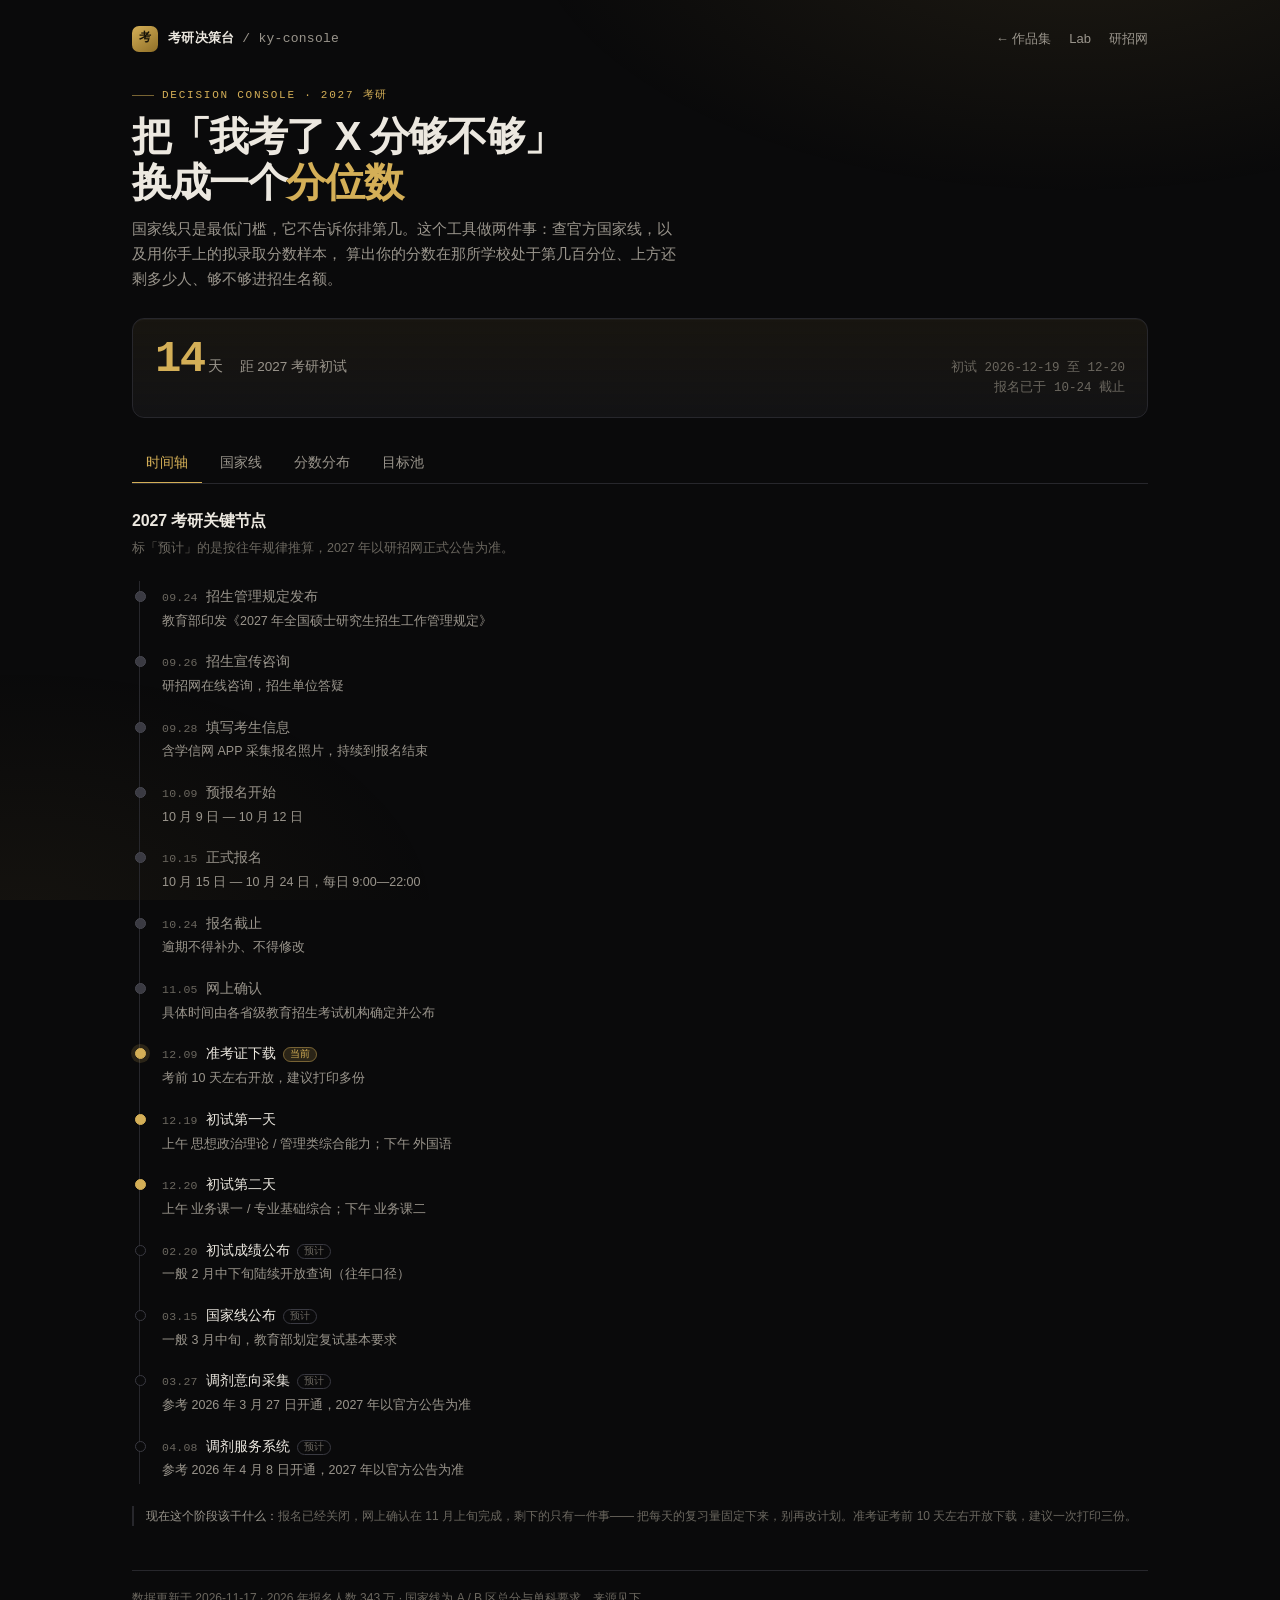
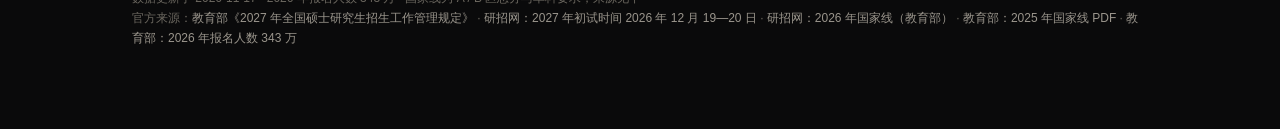
==== kaoyan/index.html @ 18b3bcc7 "新增考研决策台：官方国家线 + 分数分布分位分析 - kaoyan/：时间轴 / 国家线 / 分数分布 / 目标池 四个模块，原生 JS 零依赖 - data.js：2025、2026 两年国家线（2" ====
<!DOCTYPE html>
<html lang="zh-CN" class="no-js">
<head>
<meta charset="utf-8">
<meta name="viewport" content="width=device-width,initial-scale=1">
<title>考研决策台 · 国家线 / 分数分布 / 目标池</title>
<meta name="description" content="用官方国家线与你自己收集的拟录取分数分布，算出你在目标院校里的分位、还差多少分、该冲还是该保。">
<link rel="stylesheet" href="style.css">
<script>document.documentElement.className = 'js';</script>
</head>
<body>
<div class="wrap">

  <header class="topbar">
    <div class="brand">
      <span class="brand-mark">考</span>
      <span class="brand-name"><b>考研决策台</b> / ky-console</span>
    </div>
    <nav>
      <a href="../index.html">← 作品集</a>
      <a href="../lab/index.html">Lab</a>
      <a href="https://yz.chsi.com.cn/" target="_blank" rel="noopener">研招网</a>
    </nav>
  </header>

  <div class="eyebrow">Decision Console · 2027 考研</div>
  <h1>把「我考了 X 分够不够」<br>换成一个<em>分位数</em></h1>
  <p class="lede">
    国家线只是最低门槛，它不告诉你排第几。这个工具做两件事：查官方国家线，以及用你手上的拟录取分数样本，
    算出你的分数在那所学校处于第几百分位、上方还剩多少人、够不够进招生名额。
  </p>

  <div class="countdown">
    <div class="cd-num" id="cdNum">—<small>天</small></div>
    <div class="cd-text" id="cdText">距 2027 考研初试</div>
    <div class="cd-exam" id="cdExam">初试 2026-12-19 至 12-20<br>报名已于 10-24 截止</div>
  </div>

  <div class="tabs" role="tablist">
    <button class="tab" role="tab" aria-selected="true"  aria-controls="p-timeline" data-tab="p-timeline">时间轴</button>
    <button class="tab" role="tab" aria-selected="false" aria-controls="p-lines"    data-tab="p-lines">国家线</button>
    <button class="tab" role="tab" aria-selected="false" aria-controls="p-dist"     data-tab="p-dist">分数分布</button>
    <button class="tab" role="tab" aria-selected="false" aria-controls="p-goals"    data-tab="p-goals">目标池</button>
  </div>

  <!-- 时间轴 -->
  <section class="panel on" id="p-timeline" role="tabpanel">
    <h2 class="sec-title">2027 考研关键节点</h2>
    <p class="sec-hint">标「预计」的是按往年规律推算，2027 年以研招网正式公告为准。</p>
    <ol class="tl" id="tlList"></ol>
    <p class="note">
      <b>现在这个阶段该干什么：</b>报名已经关闭，网上确认在 11 月上旬完成，剩下的只有一件事——
      把每天的复习量固定下来，别再改计划。准考证考前 10 天左右开放下载，建议一次打印三份。
    </p>
  </section>

  <!-- 国家线 -->
  <section class="panel" id="p-lines" role="tabpanel">
    <h2 class="sec-title">国家线（进入复试的初试成绩基本要求）</h2>
    <p class="sec-hint">数据来自教育部公布的官方文件。国家线是门槛，不是录取线 —— 过线只代表有资格参加复试或被调剂。</p>

    <div class="row" style="margin-bottom:16px">
      <div class="seg" id="yearSeg">
        <button data-year="2026" aria-pressed="true">2026 年</button>
        <button data-year="2025" aria-pressed="false">2025 年</button>
      </div>
      <div class="seg" id="zoneSeg">
        <button data-zone="a" aria-pressed="true">A 区</button>
        <button data-zone="b" aria-pressed="false">B 区</button>
      </div>
      <label class="field">我的预估分
        <input type="number" id="myScore" min="0" max="500" placeholder="380">
      </label>
      <span class="spacer"></span>
      <label class="field">
        <input type="search" id="lineFilter" placeholder="搜门类，如 工学" style="width:160px;background:#0f1013;border:1px solid var(--line);border-radius:7px;padding:7px 10px;color:var(--text)">
      </label>
    </div>

    <div class="table-wrap">
      <table id="lineTable">
        <thead id="lineHead"></thead>
        <tbody id="lineBody"></tbody>
      </table>
    </div>
    <p class="note" id="caveatNote"></p>
  </section>

  <!-- 分数分布 -->
  <section class="panel" id="p-dist" role="tabpanel">
    <h2 class="sec-title">分数分布分析</h2>
    <p class="sec-hint">
      把某校某专业近年拟录取名单的初试总分粘进来（空格、逗号、换行都行）。
      分数只存在你的浏览器里，不上传、不联网。
    </p>

    <div class="row" style="margin-bottom:10px">
      <label class="field">目标院校 / 专业
        <input type="text" id="targetName" placeholder="如：XX 大学 计算机学硕" style="width:230px;background:#0f1013;border:1px solid var(--line);border-radius:7px;padding:7px 10px;color:var(--text)">
      </label>
      <label class="field">我的分数
        <input type="number" id="distScore" min="0" max="500" placeholder="380">
      </label>
      <label class="field">招生人数
        <input type="number" id="distQuota" min="0" placeholder="选填">
      </label>
    </div>

    <textarea id="distInput" spellcheck="false" placeholder="粘贴拟录取名单的初试总分，例如：
398 391 386 385 384 379 376 372 371 368
365 362 360 358 355 351 348 344 341 336"></textarea>

    <div class="row" style="margin-top:12px">
      <button class="btn primary" id="btnAnalyze">分析</button>
      <button class="btn" id="btnSample">载入示例</button>
      <button class="btn ghost" id="btnClearDist">清空</button>
      <span class="spacer"></span>
      <button class="btn" id="btnSaveGoal">存为目标</button>
    </div>

    <div id="distResult" style="margin-top:20px"></div>
  </section>

  <!-- 目标池 -->
  <section class="panel" id="p-goals" role="tabpanel">
    <h2 class="sec-title">目标池</h2>
    <p class="sec-hint">在「分数分布」里分析完一个目标，点「存为目标」就会出现在这里。按分位自动分成冲 / 稳 / 保。</p>

    <div class="card" style="margin-bottom:14px">
      <div id="goalList"></div>
    </div>

    <div class="row">
      <button class="btn" id="btnExport">导出 JSON</button>
      <button class="btn ghost" id="btnClearGoals">清空目标池</button>
      <span class="spacer"></span>
      <span class="sec-hint" style="margin:0" id="goalCount"></span>
    </div>

    <p class="note">
      <b>分档规则</b>：以你的分数在样本里的 z 值为准。z ≥ 1.5 视为保底；0.8 ≤ z &lt; 1.5 为稳妥；
      0 ≤ z &lt; 0.8 为擦线；z &lt; 0 为冲刺或高风险。<br>
      <b>为什么要用分布而不是一条线</b>：同一所学校的录取分每年浮动十几分是常态，用单条线判断会失真；
      用分位判断，等于问「在这批人里我排第几」，这个结论跨年份更稳。
    </p>
  </section>

  <footer class="foot">
    <span id="footMeta"></span>
    <br>
    <span id="footSrc"></span>
  </footer>

</div>

<script src="data.js"></script>
<script src="app.js"></script>
</body>
</html>
---- kaoyan/style.css ----
:root{
  --bg:#0a0a0b;
  --panel:#141416;
  --panel-2:#191a1d;
  --line:#27272c;
  --line-soft:#1f1f23;
  --gold:#d4af57;
  --gold-hi:#e7c97e;
  --text:#ece8e0;
  --muted:#9a958c;
  --faint:#6b675f;
  --ok:#43d17f;
  --warn:#e0a94a;
  --bad:#ff6b5c;
  --mono:ui-monospace,SFMono-Regular,Menlo,Consolas,"Liberation Mono",monospace;
  --sans:-apple-system,BlinkMacSystemFont,"Segoe UI","PingFang SC","Hiragino Sans GB","Microsoft YaHei",sans-serif;
}
*{box-sizing:border-box}
html,body{margin:0;padding:0}
body{
  background:var(--bg);color:var(--text);font-family:var(--sans);
  font-size:15px;line-height:1.65;-webkit-font-smoothing:antialiased;min-height:100vh;
}
body::before{
  content:"";position:fixed;inset:0;pointer-events:none;z-index:0;
  background:
    radial-gradient(900px 460px at 84% -10%,rgba(212,175,87,.10),transparent 62%),
    radial-gradient(700px 420px at 2% 102%,rgba(212,175,87,.055),transparent 60%);
}
a{color:var(--gold);text-decoration:none}
a:hover{color:var(--gold-hi)}
.wrap{position:relative;z-index:1;max-width:1060px;margin:0 auto;padding:26px 22px 80px}

/* 顶栏 */
.topbar{display:flex;align-items:center;justify-content:space-between;gap:16px;margin-bottom:34px}
.brand{display:flex;align-items:center;gap:10px}
.brand-mark{
  width:26px;height:26px;border-radius:7px;display:grid;place-items:center;
  background:linear-gradient(145deg,#d4af57,#8f6f27);
  font-family:var(--mono);font-size:12px;font-weight:700;color:#151208;
}
.brand-name{font-family:var(--mono);font-size:13px;letter-spacing:.02em;color:var(--muted)}
.brand-name b{color:var(--text);font-weight:600}
.topbar nav{display:flex;gap:18px;font-size:13px}
.topbar nav a{color:var(--muted)}
.topbar nav a:hover{color:var(--gold)}

.eyebrow{
  font-family:var(--mono);font-size:11px;letter-spacing:.16em;text-transform:uppercase;
  color:var(--gold);margin-bottom:10px;display:flex;align-items:center;gap:8px;
}
.eyebrow::before{content:"";width:22px;height:1px;background:var(--gold);opacity:.55}
h1{font-size:clamp(28px,4.6vw,40px);line-height:1.14;letter-spacing:-.035em;margin:0 0 12px;font-weight:650}
h1 em{font-style:normal;color:var(--gold)}
.lede{color:var(--muted);font-size:15px;max-width:66ch;margin:0 0 26px}

/* 倒计时 */
.countdown{
  display:flex;flex-wrap:wrap;align-items:baseline;gap:6px 18px;
  padding:18px 22px;margin-bottom:26px;
  border:1px solid var(--line);border-radius:12px;
  background:linear-gradient(180deg,rgba(212,175,87,.07),rgba(20,20,22,.9));
  box-shadow:inset 0 1px 0 rgba(255,255,255,.04);
}
.cd-num{
  font-family:var(--mono);font-size:44px;font-weight:700;line-height:1;
  color:var(--gold);letter-spacing:-.04em;
}
.cd-num small{font-size:15px;font-weight:500;margin-left:4px;color:var(--muted)}
.cd-text{font-size:13.5px;color:var(--muted)}
.cd-text b{color:var(--text);font-weight:600}
.cd-exam{margin-left:auto;font-family:var(--mono);font-size:12.5px;color:var(--faint);text-align:right}

/* 页签 */
.tabs{display:flex;gap:4px;border-bottom:1px solid var(--line);margin-bottom:24px;overflow-x:auto}
.tab{
  appearance:none;background:none;border:0;border-bottom:2px solid transparent;
  padding:10px 14px;margin-bottom:-1px;
  font-family:inherit;font-size:13.5px;color:var(--muted);cursor:pointer;white-space:nowrap;
  transition:color .2s ease,border-color .2s ease;
}
.tab:hover{color:var(--text)}
.tab[aria-selected="true"]{color:var(--gold);border-bottom-color:var(--gold)}
.panel{display:none}
.panel.on{display:block;animation:fade .25s ease both}
@keyframes fade{from{opacity:0;transform:translateY(6px)}to{opacity:1;transform:none}}

/* 通用块 */
.card{
  background:var(--panel);border:1px solid var(--line);border-radius:12px;
  box-shadow:inset 0 1px 0 rgba(255,255,255,.035);
}
.sec-title{font-size:16px;font-weight:600;margin:0 0 4px;letter-spacing:-.01em}
.sec-hint{font-size:12.5px;color:var(--faint);margin:0 0 16px}
.row{display:flex;flex-wrap:wrap;gap:10px;align-items:center}
.spacer{flex:1}

/* 控件 */
button,select,input,textarea{font-family:inherit;font-size:13.5px;color:var(--text)}
.btn{
  appearance:none;cursor:pointer;
  padding:8px 14px;border-radius:8px;
  border:1px solid var(--line);background:var(--panel-2);
  color:var(--text);transition:border-color .18s ease,background .18s ease,color .18s ease;
}
.btn:hover{border-color:#3a3a42;background:#1e1f23}
.btn.primary{
  background:linear-gradient(180deg,#e2c073,#c69f45);
  color:#17130a;font-weight:600;border-color:#8f6f27;
}
.btn.primary:hover{filter:brightness(1.06);background:linear-gradient(180deg,#e2c073,#c69f45)}
.btn.ghost{background:none}
.btn.sm{padding:5px 10px;font-size:12.5px;border-radius:6px}
.btn[disabled]{opacity:.45;cursor:not-allowed}
.field{display:flex;align-items:center;gap:8px;font-size:12.5px;color:var(--muted)}
.field input,.field select{
  padding:7px 10px;border-radius:7px;
  background:#0f1013;border:1px solid var(--line);color:var(--text);
}
.field input:focus,.field select:focus{outline:none;border-color:var(--gold)}
input[type="number"]{width:82px}
textarea{
  width:100%;min-height:132px;resize:vertical;
  padding:12px 14px;border-radius:9px;
  background:#0f1013;border:1px solid var(--line);color:var(--text);
  font-family:var(--mono);font-size:12.5px;line-height:1.7;
}
textarea:focus{outline:none;border-color:var(--gold)}
.seg{display:inline-flex;border:1px solid var(--line);border-radius:8px;overflow:hidden}
.seg button{
  appearance:none;border:0;background:none;color:var(--muted);
  padding:7px 13px;font-size:12.5px;cursor:pointer;
}
.seg button[aria-pressed="true"]{background:rgba(212,175,87,.14);color:var(--gold)}

/* 时间轴 */
.tl{position:relative;padding-left:26px;margin:0;list-style:none}
.tl::before{content:"";position:absolute;left:7px;top:6px;bottom:6px;width:1px;background:var(--line)}
.tl li{position:relative;padding:9px 0 9px 4px}
.tl li::before{
  content:"";position:absolute;left:-23px;top:16px;
  width:9px;height:9px;border-radius:50%;
  background:var(--bg);border:1px solid #3a3a42;
}
.tl li.done::before{background:#3a3a42;border-color:#484851}
.tl li.now::before{background:var(--gold);border-color:var(--gold);box-shadow:0 0 0 4px rgba(212,175,87,.16)}
.tl li.key::before{background:var(--gold);border-color:var(--gold)}
.tl-date{font-family:var(--mono);font-size:11.5px;color:var(--faint);letter-spacing:.02em}
.tl-label{font-size:14px;font-weight:550;margin-left:8px}
.tl-note{font-size:12.5px;color:var(--muted);margin-top:2px}
.tl li.done .tl-label{color:var(--muted);font-weight:500}
.badge-est{
  font-family:var(--mono);font-size:10px;padding:1px 6px;border-radius:999px;
  border:1px solid #3a3a42;color:var(--faint);margin-left:7px;vertical-align:1px;
}
.badge-now{
  font-family:var(--mono);font-size:10px;padding:1px 6px;border-radius:999px;
  background:rgba(212,175,87,.16);border:1px solid rgba(212,175,87,.45);color:var(--gold);
  margin-left:7px;vertical-align:1px;
}

/* 表格 */
.table-wrap{overflow-x:auto;border:1px solid var(--line);border-radius:12px}
table{width:100%;border-collapse:collapse;font-size:13px}
th,td{padding:9px 12px;text-align:right;white-space:nowrap}
th{
  font-weight:500;font-size:11.5px;letter-spacing:.04em;color:var(--faint);
  text-transform:uppercase;border-bottom:1px solid var(--line);background:#101013;
  position:sticky;top:0;z-index:1;
}
td{border-bottom:1px solid var(--line-soft)}
tr:last-child td{border-bottom:0}
th:first-child,td:first-child{text-align:left;white-space:normal;min-width:190px}
tbody tr:hover td{background:#17181b}
td.num{font-family:var(--mono);font-size:12.5px}
.up{color:var(--bad)}
.down{color:var(--ok)}
.flat{color:var(--faint)}
.delta{font-family:var(--mono);font-size:11.5px}
.cav{color:var(--faint);cursor:help;margin-left:5px;font-size:11px}

/* 统计卡 */
.stats{display:grid;grid-template-columns:repeat(auto-fit,minmax(112px,1fr));gap:10px}
.stat{
  background:var(--panel-2);border:1px solid var(--line-soft);border-radius:10px;
  padding:11px 13px;
}
.stat-k{font-size:11px;color:var(--faint);letter-spacing:.03em}
.stat-v{font-family:var(--mono);font-size:19px;font-weight:650;color:var(--text);line-height:1.3}
.stat-v small{font-size:11px;color:var(--muted);font-weight:400;margin-left:2px}

/* 评级 */
.verdict{
  display:flex;align-items:center;gap:14px;
  padding:15px 18px;border-radius:11px;
  border:1px solid var(--line);background:var(--panel-2);
}
.verdict .v-mark{
  width:38px;height:38px;border-radius:10px;display:grid;place-items:center;
  font-family:var(--mono);font-weight:700;font-size:15px;flex:none;
}
.verdict .v-title{font-size:15px;font-weight:600}
.verdict .v-sub{font-size:12.5px;color:var(--muted);margin-top:1px}
.v-very-stable .v-mark{background:rgba(67,209,127,.14);color:var(--ok);border:1px solid rgba(67,209,127,.35)}
.v-stable      .v-mark{background:rgba(67,209,127,.10);color:var(--ok);border:1px solid rgba(67,209,127,.24)}
.v-edge        .v-mark{background:rgba(224,169,74,.14);color:var(--warn);border:1px solid rgba(224,169,74,.35)}
.v-risky       .v-mark{background:rgba(255,107,92,.12);color:var(--bad);border:1px solid rgba(255,107,92,.30)}
.v-high        .v-mark{background:rgba(255,107,92,.18);color:var(--bad);border:1px solid rgba(255,107,92,.45)}
.v-empty       .v-mark{background:#1e1f23;color:var(--faint);border:1px solid var(--line)}

/* 图 */
.chart{width:100%;height:auto;display:block;margin-top:6px}
.chart text{font-family:var(--mono);font-size:10px;fill:var(--faint)}
.chart .ax{stroke:#2e2e34;stroke-width:1}
.chart .tick{stroke:#2e2e34;stroke-width:1;stroke-dasharray:2 4}
.chart .iqr{fill:rgba(212,175,87,.16);stroke:rgba(212,175,87,.55);stroke-width:1}
.chart .med{stroke:var(--gold);stroke-width:2}
.chart .whisk{stroke:#4a4a52;stroke-width:1}
.chart .dot{fill:#4a4a52}
.chart .dot.in{fill:var(--gold);opacity:.85}
.chart .you{fill:var(--gold)}

/* 目标池 */
.goal-row{
  display:grid;grid-template-columns:1fr auto auto auto auto;gap:12px;align-items:center;
  padding:11px 14px;border-bottom:1px solid var(--line-soft);font-size:13px;
}
.goal-row:last-child{border-bottom:0}
.goal-name{font-weight:550;min-width:0;overflow:hidden;text-overflow:ellipsis}
.goal-name small{display:block;font-weight:400;font-size:11.5px;color:var(--faint)}
.goal-z{font-family:var(--mono);font-size:12.5px;text-align:right}
.tag-tier{
  font-family:var(--mono);font-size:10.5px;padding:2px 8px;border-radius:999px;
  border:1px solid var(--line);color:var(--muted);white-space:nowrap;
}
.tier-reach{color:#e7c97e;border-color:rgba(212,175,87,.45);background:rgba(212,175,87,.10)}
.tier-fit{color:var(--ok);border-color:rgba(67,209,127,.35);background:rgba(67,209,127,.10)}
.tier-safe{color:#8fd6ff;border-color:rgba(143,214,255,.32);background:rgba(143,214,255,.08)}
.tier-risk{color:var(--bad);border-color:rgba(255,107,92,.35);background:rgba(255,107,92,.08)}
.empty{padding:26px 4px;text-align:center;color:var(--faint);font-size:13px}

.note{
  font-size:12px;color:var(--faint);line-height:1.7;
  border-left:2px solid var(--line);padding-left:12px;margin:16px 0 0;
}
.note b{color:var(--muted);font-weight:550}
.foot{margin-top:44px;padding-top:18px;border-top:1px solid var(--line);font-size:12px;color:var(--faint)}
.foot a{color:var(--muted)}
.foot a:hover{color:var(--gold)}

@media (max-width:640px){
  .wrap{padding:20px 16px 64px}
  .cd-exam{margin-left:0;text-align:left;width:100%}
  .goal-row{grid-template-columns:1fr auto auto;row-gap:6px}
  .goal-row .hide-sm{display:none}
  th,td{padding:8px 9px}
  th:first-child,td:first-child{min-width:150px}
}
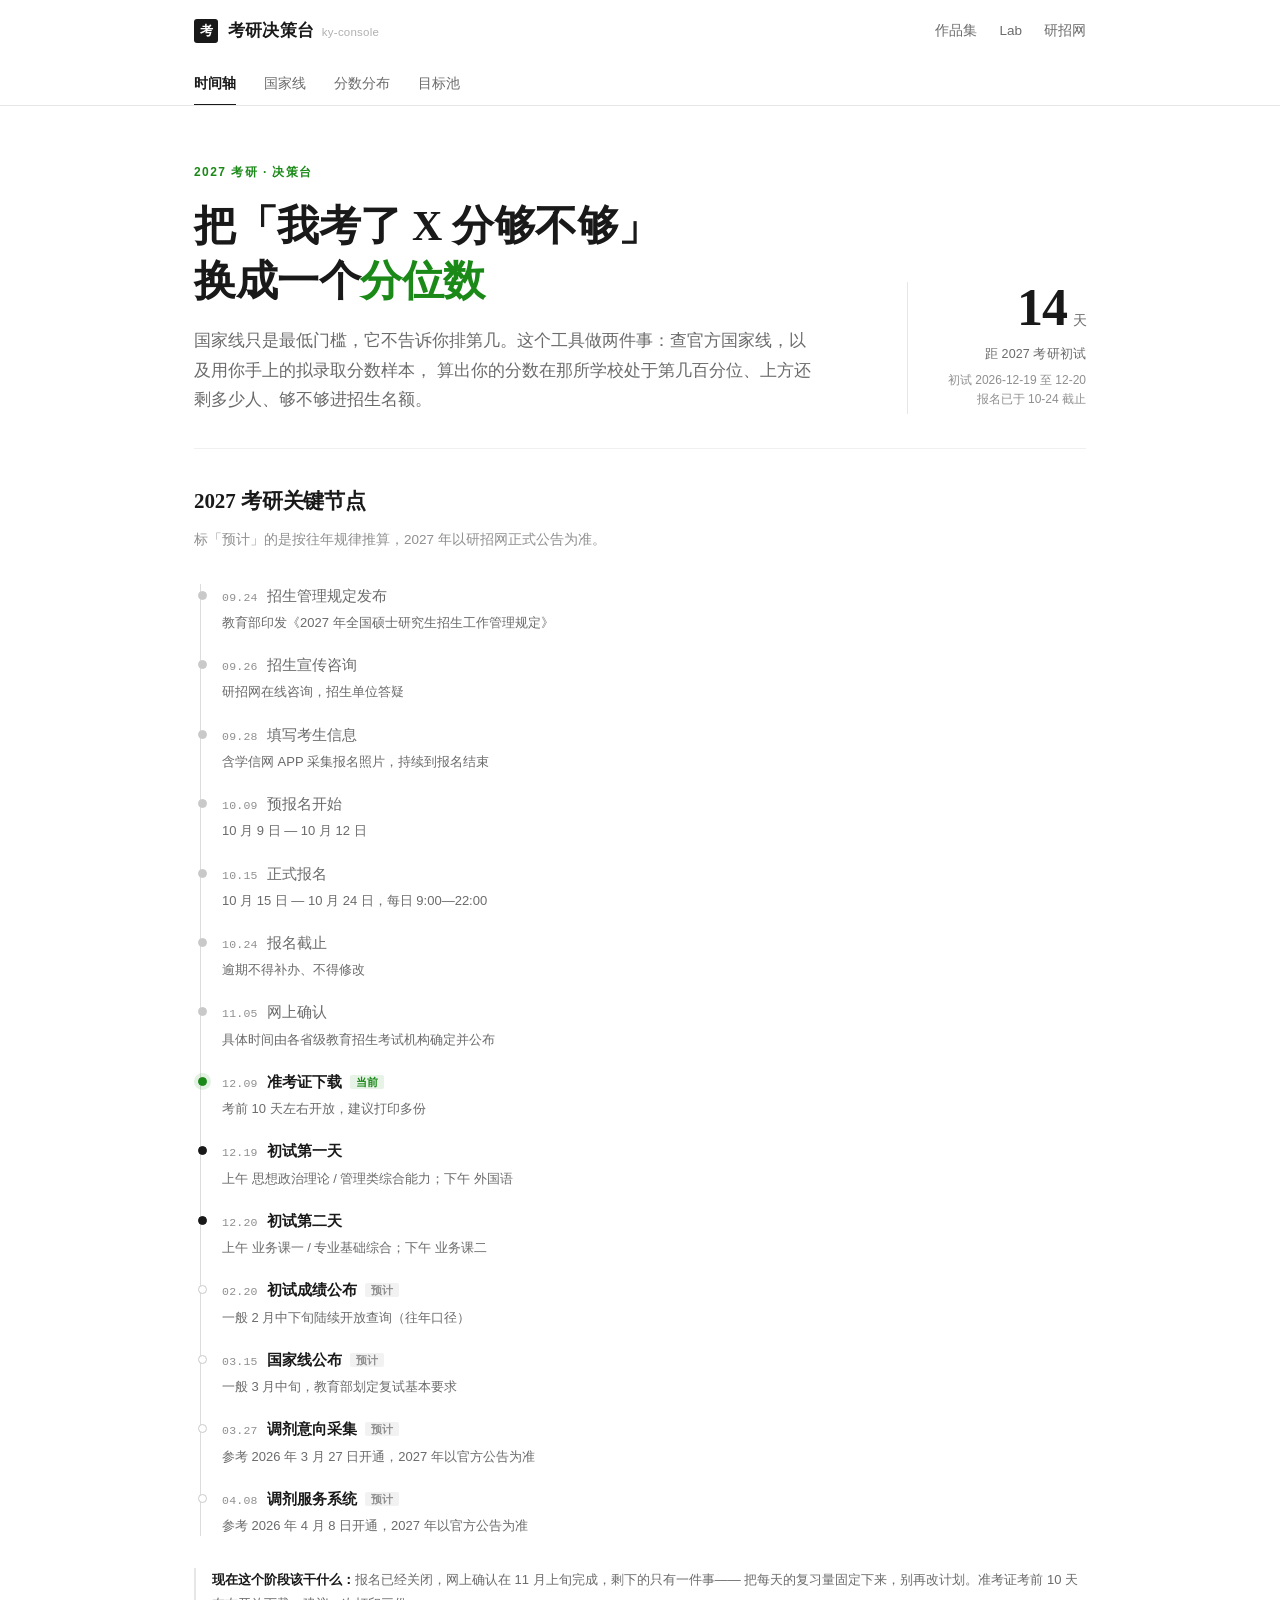
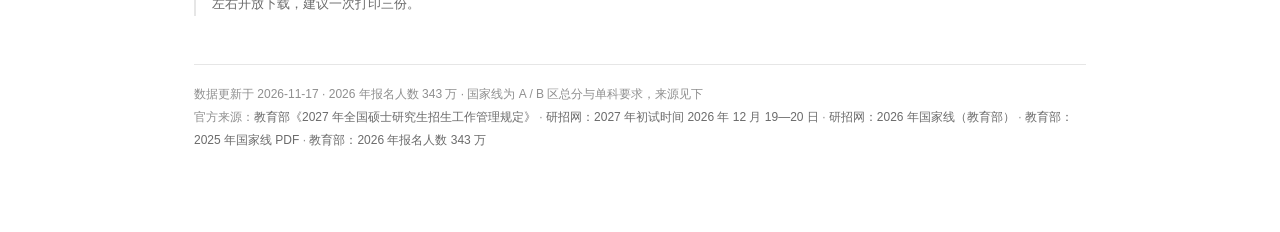
==== commit 2cb2be57: "考研决策台改为博客平台视觉（Medium / Ghost 一路） - 配色由深色改为纯白底 + 墨黑正文 + 单一强调绿，去掉卡片阴影和灰底块 - 标题改用衬线字体（Noto Serif SC / 宋" ====
--- a/kaoyan/index.html
+++ b/kaoyan/index.html
@@ -9,32 +9,18 @@
 <script>document.documentElement.className = 'js';</script>
 </head>
 <body>
-<div class="wrap">
-
+<div class="topwrap">
   <header class="topbar">
     <div class="brand">
       <span class="brand-mark">考</span>
-      <span class="brand-name"><b>考研决策台</b> / ky-console</span>
+      <span class="brand-name">考研决策台<i>ky-console</i></span>
     </div>
     <nav>
-      <a href="../index.html">← 作品集</a>
+      <a href="../index.html">作品集</a>
       <a href="../lab/index.html">Lab</a>
       <a href="https://yz.chsi.com.cn/" target="_blank" rel="noopener">研招网</a>
     </nav>
   </header>
-
-  <div class="eyebrow">Decision Console · 2027 考研</div>
-  <h1>把「我考了 X 分够不够」<br>换成一个<em>分位数</em></h1>
-  <p class="lede">
-    国家线只是最低门槛，它不告诉你排第几。这个工具做两件事：查官方国家线，以及用你手上的拟录取分数样本，
-    算出你的分数在那所学校处于第几百分位、上方还剩多少人、够不够进招生名额。
-  </p>
-
-  <div class="countdown">
-    <div class="cd-num" id="cdNum">—<small>天</small></div>
-    <div class="cd-text" id="cdText">距 2027 考研初试</div>
-    <div class="cd-exam" id="cdExam">初试 2026-12-19 至 12-20<br>报名已于 10-24 截止</div>
-  </div>
 
   <div class="tabs" role="tablist">
     <button class="tab" role="tab" aria-selected="true"  aria-controls="p-timeline" data-tab="p-timeline">时间轴</button>
@@ -42,6 +28,25 @@
     <button class="tab" role="tab" aria-selected="false" aria-controls="p-dist"     data-tab="p-dist">分数分布</button>
     <button class="tab" role="tab" aria-selected="false" aria-controls="p-goals"    data-tab="p-goals">目标池</button>
   </div>
+</div>
+
+<div class="wrap">
+
+  <section class="hero">
+    <div class="hero-main">
+      <div class="eyebrow">2027 考研 · 决策台</div>
+      <h1>把「我考了 X 分够不够」<br>换成一个<em>分位数</em></h1>
+      <p class="lede">
+        国家线只是最低门槛，它不告诉你排第几。这个工具做两件事：查官方国家线，以及用你手上的拟录取分数样本，
+        算出你的分数在那所学校处于第几百分位、上方还剩多少人、够不够进招生名额。
+      </p>
+    </div>
+    <div class="countdown">
+      <div class="cd-num" id="cdNum">—<small>天</small></div>
+      <div class="cd-text" id="cdText">距 2027 考研初试</div>
+      <div class="cd-exam" id="cdExam">初试 2026-12-19 至 12-20<br>报名已于 10-24 截止</div>
+    </div>
+  </section>
 
   <!-- 时间轴 -->
   <section class="panel on" id="p-timeline" role="tabpanel">
@@ -73,7 +78,7 @@
       </label>
       <span class="spacer"></span>
       <label class="field">
-        <input type="search" id="lineFilter" placeholder="搜门类，如 工学" style="width:160px;background:#0f1013;border:1px solid var(--line);border-radius:7px;padding:7px 10px;color:var(--text)">
+        <input type="search" id="lineFilter" placeholder="搜门类，如 工学" style="width:160px">
       </label>
     </div>
 
@@ -96,7 +101,7 @@
 
     <div class="row" style="margin-bottom:10px">
       <label class="field">目标院校 / 专业
-        <input type="text" id="targetName" placeholder="如：XX 大学 计算机学硕" style="width:230px;background:#0f1013;border:1px solid var(--line);border-radius:7px;padding:7px 10px;color:var(--text)">
+        <input type="text" id="targetName" placeholder="如：XX 大学 计算机学硕" style="width:230px">
       </label>
       <label class="field">我的分数
         <input type="number" id="distScore" min="0" max="500" placeholder="380">
--- a/kaoyan/style.css
+++ b/kaoyan/style.css
@@ -1,258 +1,277 @@
+/* 视觉参考主流博客平台（Medium / Ghost）：纯白底、衬线大标题、单栏窄版心、细线分隔、不用卡片阴影 */
 :root{
-  --bg:#0a0a0b;
-  --panel:#141416;
-  --panel-2:#191a1d;
-  --line:#27272c;
-  --line-soft:#1f1f23;
-  --gold:#d4af57;
-  --gold-hi:#e7c97e;
-  --text:#ece8e0;
-  --muted:#9a958c;
-  --faint:#6b675f;
-  --ok:#43d17f;
-  --warn:#e0a94a;
-  --bad:#ff6b5c;
+  --bg:#ffffff;
+  --panel:#ffffff;
+  --panel-2:#fafafa;
+  --line:#e6e6e6;
+  --line-soft:#f0f0f0;
+  --gold:#1a8917;        /* 兼容旧引用：强调绿 */
+  --gold-hi:#156d12;
+  --red:#b3392f;
+  --text:#191919;
+  --muted:#6b6b6b;
+  --faint:#8f8f8f;
+  --ok:#1a8917;
+  --warn:#a8620a;
+  --bad:#b3392f;
+  --serif:"Noto Serif SC","Source Han Serif SC","Songti SC",Georgia,"Times New Roman",serif;
+  --sans:-apple-system,BlinkMacSystemFont,"Segoe UI","PingFang SC","Hiragino Sans GB","Microsoft YaHei",sans-serif;
   --mono:ui-monospace,SFMono-Regular,Menlo,Consolas,"Liberation Mono",monospace;
-  --sans:-apple-system,BlinkMacSystemFont,"Segoe UI","PingFang SC","Hiragino Sans GB","Microsoft YaHei",sans-serif;
 }
 *{box-sizing:border-box}
 html,body{margin:0;padding:0}
 body{
   background:var(--bg);color:var(--text);font-family:var(--sans);
-  font-size:15px;line-height:1.65;-webkit-font-smoothing:antialiased;min-height:100vh;
-}
-body::before{
-  content:"";position:fixed;inset:0;pointer-events:none;z-index:0;
-  background:
-    radial-gradient(900px 460px at 84% -10%,rgba(212,175,87,.10),transparent 62%),
-    radial-gradient(700px 420px at 2% 102%,rgba(212,175,87,.055),transparent 60%);
-}
-a{color:var(--gold);text-decoration:none}
-a:hover{color:var(--gold-hi)}
-.wrap{position:relative;z-index:1;max-width:1060px;margin:0 auto;padding:26px 22px 80px}
-
-/* 顶栏 */
-.topbar{display:flex;align-items:center;justify-content:space-between;gap:16px;margin-bottom:34px}
+  font-size:15px;line-height:1.75;-webkit-font-smoothing:antialiased;min-height:100vh;
+}
+a{color:var(--text);text-decoration:none;border-bottom:1px solid rgba(25,25,25,.18)}
+a:hover{color:var(--gold);border-bottom-color:rgba(26,137,23,.5)}
+.wrap{position:relative;max-width:940px;margin:0 auto;padding:0 24px 80px}
+
+/* ── 顶栏 + 导航 ── */
+.topwrap{position:sticky;top:0;z-index:50;background:#fff;border-bottom:1px solid var(--line)}
+.topbar{
+  max-width:940px;margin:0 auto;height:62px;padding:0 24px;
+  display:flex;align-items:center;justify-content:space-between;gap:16px;
+}
 .brand{display:flex;align-items:center;gap:10px}
 .brand-mark{
-  width:26px;height:26px;border-radius:7px;display:grid;place-items:center;
-  background:linear-gradient(145deg,#d4af57,#8f6f27);
-  font-family:var(--mono);font-size:12px;font-weight:700;color:#151208;
-}
-.brand-name{font-family:var(--mono);font-size:13px;letter-spacing:.02em;color:var(--muted)}
-.brand-name b{color:var(--text);font-weight:600}
-.topbar nav{display:flex;gap:18px;font-size:13px}
-.topbar nav a{color:var(--muted)}
-.topbar nav a:hover{color:var(--gold)}
-
-.eyebrow{
-  font-family:var(--mono);font-size:11px;letter-spacing:.16em;text-transform:uppercase;
-  color:var(--gold);margin-bottom:10px;display:flex;align-items:center;gap:8px;
-}
-.eyebrow::before{content:"";width:22px;height:1px;background:var(--gold);opacity:.55}
-h1{font-size:clamp(28px,4.6vw,40px);line-height:1.14;letter-spacing:-.035em;margin:0 0 12px;font-weight:650}
-h1 em{font-style:normal;color:var(--gold)}
-.lede{color:var(--muted);font-size:15px;max-width:66ch;margin:0 0 26px}
-
-/* 倒计时 */
-.countdown{
-  display:flex;flex-wrap:wrap;align-items:baseline;gap:6px 18px;
-  padding:18px 22px;margin-bottom:26px;
-  border:1px solid var(--line);border-radius:12px;
-  background:linear-gradient(180deg,rgba(212,175,87,.07),rgba(20,20,22,.9));
-  box-shadow:inset 0 1px 0 rgba(255,255,255,.04);
-}
-.cd-num{
-  font-family:var(--mono);font-size:44px;font-weight:700;line-height:1;
-  color:var(--gold);letter-spacing:-.04em;
-}
-.cd-num small{font-size:15px;font-weight:500;margin-left:4px;color:var(--muted)}
-.cd-text{font-size:13.5px;color:var(--muted)}
-.cd-text b{color:var(--text);font-weight:600}
-.cd-exam{margin-left:auto;font-family:var(--mono);font-size:12.5px;color:var(--faint);text-align:right}
-
-/* 页签 */
-.tabs{display:flex;gap:4px;border-bottom:1px solid var(--line);margin-bottom:24px;overflow-x:auto}
+  width:24px;height:24px;border-radius:3px;display:grid;place-items:center;
+  background:#191919;font-family:var(--serif);font-size:13px;font-weight:600;color:#fff;
+}
+.brand-name{font-family:var(--serif);font-size:17px;font-weight:600;color:var(--text);line-height:1.2;letter-spacing:.01em}
+.brand-name i{font-family:var(--sans);font-style:normal;font-size:11.5px;font-weight:400;color:#b0b0b0;margin-left:8px;letter-spacing:.02em}
+.topbar nav{display:flex;gap:22px;font-size:13.5px}
+.topbar nav a{color:var(--muted);border:0}
+.topbar nav a:hover{color:var(--text)}
+
+.tabs{
+  max-width:940px;margin:0 auto;padding:0 24px;
+  display:flex;gap:28px;overflow-x:auto;
+}
 .tab{
   appearance:none;background:none;border:0;border-bottom:2px solid transparent;
-  padding:10px 14px;margin-bottom:-1px;
-  font-family:inherit;font-size:13.5px;color:var(--muted);cursor:pointer;white-space:nowrap;
-  transition:color .2s ease,border-color .2s ease;
+  padding:13px 0 11px;margin-bottom:-1px;
+  font-family:inherit;font-size:14px;color:var(--muted);cursor:pointer;white-space:nowrap;
+  transition:color .16s ease,border-color .16s ease;
 }
 .tab:hover{color:var(--text)}
-.tab[aria-selected="true"]{color:var(--gold);border-bottom-color:var(--gold)}
-.panel{display:none}
-.panel.on{display:block;animation:fade .25s ease both}
-@keyframes fade{from{opacity:0;transform:translateY(6px)}to{opacity:1;transform:none}}
-
-/* 通用块 */
-.card{
-  background:var(--panel);border:1px solid var(--line);border-radius:12px;
-  box-shadow:inset 0 1px 0 rgba(255,255,255,.035);
-}
-.sec-title{font-size:16px;font-weight:600;margin:0 0 4px;letter-spacing:-.01em}
-.sec-hint{font-size:12.5px;color:var(--faint);margin:0 0 16px}
-.row{display:flex;flex-wrap:wrap;gap:10px;align-items:center}
+.tab[aria-selected="true"]{color:var(--text);font-weight:600;border-bottom-color:#191919}
+
+/* ── 头部（文章题图区，不用卡片） ── */
+.hero{
+  display:grid;grid-template-columns:minmax(0,1fr) auto;gap:48px;align-items:end;
+  padding:56px 0 34px;border-bottom:1px solid var(--line-soft);margin-bottom:34px;
+}
+.hero-main{min-width:0}
+.eyebrow{
+  font-size:12px;font-weight:600;letter-spacing:.12em;text-transform:uppercase;
+  color:var(--gold);margin-bottom:16px;font-family:var(--sans);
+}
+h1{
+  font-family:var(--serif);font-size:clamp(28px,4.2vw,42px);line-height:1.3;
+  letter-spacing:-.01em;margin:0 0 18px;font-weight:600;max-width:20em;
+}
+h1 em{font-style:normal;color:var(--gold)}
+.lede{color:var(--muted);font-size:16.5px;max-width:38em;margin:0;line-height:1.78}
+
+.countdown{text-align:right;padding:0 0 4px 40px;border-left:1px solid var(--line)}
+.cd-num{font-family:var(--serif);font-size:52px;font-weight:600;line-height:1;color:var(--text);letter-spacing:-.02em}
+.cd-num small{font-size:14px;font-weight:400;margin-left:6px;color:var(--muted);font-family:var(--sans)}
+.cd-text{font-size:12.5px;color:var(--muted);margin-top:10px;letter-spacing:.01em}
+.cd-text b{color:var(--text);font-weight:600}
+.cd-exam{font-size:12px;color:var(--faint);margin-top:5px;line-height:1.65}
+
+/* ── 内容块 ── */
+.panel{display:none;padding:0 0 8px}
+.panel.on{display:block;animation:fade .22s ease both}
+@keyframes fade{from{opacity:0;transform:translateY(3px)}to{opacity:1;transform:none}}
+
+.card{background:none;border:0;border-top:1px solid var(--line);border-bottom:1px solid var(--line);border-radius:0}
+.sec-title{
+  font-family:var(--serif);font-size:21px;font-weight:600;margin:0 0 8px;
+  color:var(--text);letter-spacing:-.005em;
+}
+.sec-hint{font-size:13.5px;color:var(--faint);margin:0 0 22px;line-height:1.75}
+.row{display:flex;flex-wrap:wrap;gap:12px;align-items:center}
 .spacer{flex:1}
 
-/* 控件 */
+/* ── 控件 ── */
 button,select,input,textarea{font-family:inherit;font-size:13.5px;color:var(--text)}
 .btn{
   appearance:none;cursor:pointer;
-  padding:8px 14px;border-radius:8px;
-  border:1px solid var(--line);background:var(--panel-2);
-  color:var(--text);transition:border-color .18s ease,background .18s ease,color .18s ease;
-}
-.btn:hover{border-color:#3a3a42;background:#1e1f23}
-.btn.primary{
-  background:linear-gradient(180deg,#e2c073,#c69f45);
-  color:#17130a;font-weight:600;border-color:#8f6f27;
-}
-.btn.primary:hover{filter:brightness(1.06);background:linear-gradient(180deg,#e2c073,#c69f45)}
-.btn.ghost{background:none}
-.btn.sm{padding:5px 10px;font-size:12.5px;border-radius:6px}
-.btn[disabled]{opacity:.45;cursor:not-allowed}
+  padding:8px 17px;border-radius:4px;
+  border:1px solid #d6d6d6;background:#fff;color:var(--text);
+  transition:border-color .16s ease,background .16s ease,color .16s ease;
+}
+.btn:hover{border-color:#191919;background:#fff}
+.btn.primary{background:#191919;border-color:#191919;color:#fff;font-weight:500}
+.btn.primary:hover{background:#000;border-color:#000}
+.btn.ghost{background:none;border-color:#d6d6d6}
+.btn.ghost:hover{background:#fafafa}
+.btn.sm{padding:4px 11px;font-size:12.5px;border-radius:3px}
+.btn[disabled]{opacity:.4;cursor:not-allowed}
 .field{display:flex;align-items:center;gap:8px;font-size:12.5px;color:var(--muted)}
 .field input,.field select{
-  padding:7px 10px;border-radius:7px;
-  background:#0f1013;border:1px solid var(--line);color:var(--text);
-}
-.field input:focus,.field select:focus{outline:none;border-color:var(--gold)}
-input[type="number"]{width:82px}
+  padding:7px 10px;border-radius:4px;
+  background:#fff;border:1px solid #d6d6d6;color:var(--text);
+}
+.field input:focus,.field select:focus,
+input:focus,textarea:focus{
+  outline:none;border-color:#191919;box-shadow:0 0 0 3px rgba(25,25,25,.06);
+}
+input[type="number"]{width:84px}
+input[type="search"],input[type="text"]{border:1px solid #d6d6d6;border-radius:4px;padding:7px 10px;background:#fff}
 textarea{
-  width:100%;min-height:132px;resize:vertical;
-  padding:12px 14px;border-radius:9px;
-  background:#0f1013;border:1px solid var(--line);color:var(--text);
-  font-family:var(--mono);font-size:12.5px;line-height:1.7;
-}
-textarea:focus{outline:none;border-color:var(--gold)}
-.seg{display:inline-flex;border:1px solid var(--line);border-radius:8px;overflow:hidden}
+  width:100%;min-height:128px;resize:vertical;
+  padding:13px 15px;border-radius:4px;
+  background:#fcfcfc;border:1px solid #e2e2e2;color:var(--text);
+  font-family:var(--mono);font-size:12.5px;line-height:1.75;
+}
+.seg{display:inline-flex;border:1px solid #d6d6d6;border-radius:4px;overflow:hidden;background:#fff}
 .seg button{
   appearance:none;border:0;background:none;color:var(--muted);
-  padding:7px 13px;font-size:12.5px;cursor:pointer;
-}
-.seg button[aria-pressed="true"]{background:rgba(212,175,87,.14);color:var(--gold)}
-
-/* 时间轴 */
+  padding:7px 14px;font-size:12.5px;cursor:pointer;
+}
+.seg button + button{border-left:1px solid #e2e2e2}
+.seg button:hover{background:#fafafa}
+.seg button[aria-pressed="true"]{background:#191919;color:#fff;font-weight:500}
+
+/* ── 时间轴 ── */
 .tl{position:relative;padding-left:26px;margin:0;list-style:none}
-.tl::before{content:"";position:absolute;left:7px;top:6px;bottom:6px;width:1px;background:var(--line)}
-.tl li{position:relative;padding:9px 0 9px 4px}
+.tl::before{content:"";position:absolute;left:6px;top:10px;bottom:10px;width:1px;background:#dcdcdc}
+.tl li{position:relative;padding:9px 0 9px 2px}
 .tl li::before{
-  content:"";position:absolute;left:-23px;top:16px;
-  width:9px;height:9px;border-radius:50%;
-  background:var(--bg);border:1px solid #3a3a42;
-}
-.tl li.done::before{background:#3a3a42;border-color:#484851}
-.tl li.now::before{background:var(--gold);border-color:var(--gold);box-shadow:0 0 0 4px rgba(212,175,87,.16)}
-.tl li.key::before{background:var(--gold);border-color:var(--gold)}
+  content:"";position:absolute;left:-22px;top:17px;
+  width:7px;height:7px;border-radius:50%;
+  background:#fff;border:1px solid #c9c9c9;
+}
+.tl li.done::before{background:#c9c9c9;border-color:#c9c9c9}
+.tl li.now::before{background:var(--gold);border-color:var(--gold);box-shadow:0 0 0 4px rgba(26,137,23,.12)}
+.tl li.key::before{background:var(--text);border-color:var(--text)}
 .tl-date{font-family:var(--mono);font-size:11.5px;color:var(--faint);letter-spacing:.02em}
-.tl-label{font-size:14px;font-weight:550;margin-left:8px}
-.tl-note{font-size:12.5px;color:var(--muted);margin-top:2px}
-.tl li.done .tl-label{color:var(--muted);font-weight:500}
+.tl-label{font-size:14.5px;font-weight:600;margin-left:9px}
+.tl-note{font-size:13px;color:var(--muted);margin-top:3px;line-height:1.7}
+.tl li.done .tl-label{color:var(--muted);font-weight:400}
 .badge-est{
-  font-family:var(--mono);font-size:10px;padding:1px 6px;border-radius:999px;
-  border:1px solid #3a3a42;color:var(--faint);margin-left:7px;vertical-align:1px;
+  font-size:10.5px;padding:1px 6px;border-radius:2px;
+  background:#f2f2f2;color:var(--faint);margin-left:8px;vertical-align:1px;
 }
 .badge-now{
-  font-family:var(--mono);font-size:10px;padding:1px 6px;border-radius:999px;
-  background:rgba(212,175,87,.16);border:1px solid rgba(212,175,87,.45);color:var(--gold);
-  margin-left:7px;vertical-align:1px;
-}
-
-/* 表格 */
-.table-wrap{overflow-x:auto;border:1px solid var(--line);border-radius:12px}
-table{width:100%;border-collapse:collapse;font-size:13px}
-th,td{padding:9px 12px;text-align:right;white-space:nowrap}
+  font-size:10.5px;padding:1px 6px;border-radius:2px;
+  background:rgba(26,137,23,.10);color:var(--gold);font-weight:600;margin-left:8px;vertical-align:1px;
+}
+
+/* ── 表格 ── */
+.table-wrap{overflow-x:auto;border:0;border-radius:0}
+table{width:100%;border-collapse:collapse;font-size:13.5px;table-layout:fixed}
+th,td{padding:11px 10px;text-align:right;white-space:nowrap}
 th{
-  font-weight:500;font-size:11.5px;letter-spacing:.04em;color:var(--faint);
-  text-transform:uppercase;border-bottom:1px solid var(--line);background:#101013;
-  position:sticky;top:0;z-index:1;
+  font-weight:500;font-size:11px;letter-spacing:.08em;text-transform:uppercase;color:var(--faint);
+  border-top:1px solid var(--text);border-bottom:1px solid var(--line);background:none;
 }
 td{border-bottom:1px solid var(--line-soft)}
-tr:last-child td{border-bottom:0}
-th:first-child,td:first-child{text-align:left;white-space:normal;min-width:190px}
-tbody tr:hover td{background:#17181b}
-td.num{font-family:var(--mono);font-size:12.5px}
+tr:last-child td{border-bottom:1px solid var(--line)}
+tbody tr:hover td{background:#fcfcfc}
+th:first-child,td:first-child{text-align:left;white-space:normal;width:34%}
+td.num{font-family:var(--mono);font-size:13px}
 .up{color:var(--bad)}
 .down{color:var(--ok)}
 .flat{color:var(--faint)}
-.delta{font-family:var(--mono);font-size:11.5px}
-.cav{color:var(--faint);cursor:help;margin-left:5px;font-size:11px}
-
-/* 统计卡 */
-.stats{display:grid;grid-template-columns:repeat(auto-fit,minmax(112px,1fr));gap:10px}
-.stat{
-  background:var(--panel-2);border:1px solid var(--line-soft);border-radius:10px;
-  padding:11px 13px;
-}
-.stat-k{font-size:11px;color:var(--faint);letter-spacing:.03em}
-.stat-v{font-family:var(--mono);font-size:19px;font-weight:650;color:var(--text);line-height:1.3}
-.stat-v small{font-size:11px;color:var(--muted);font-weight:400;margin-left:2px}
-
-/* 评级 */
+.delta{font-family:var(--mono);font-size:12px}
+.cav{color:#bdbdbd;cursor:help;margin-left:5px;font-size:11px}
+
+/* ── 统计条（不用卡片，用细线分隔） ── */
+.stats{
+  display:grid;grid-template-columns:repeat(auto-fit,minmax(120px,1fr));
+  border-top:1px solid var(--text);border-bottom:1px solid var(--line);margin-bottom:22px;
+}
+.stat{padding:16px 18px 16px 0;border-right:1px solid var(--line-soft)}
+.stats .stat:last-child{border-right:0}
+.stat-k{font-size:11.5px;color:var(--faint);letter-spacing:.02em}
+.stat-v{font-family:var(--serif);font-size:23px;font-weight:600;color:var(--text);line-height:1.3;margin-top:2px}
+.stat-v small{font-family:var(--sans);font-size:11.5px;color:var(--muted);font-weight:400;margin-left:3px}
+
+/* ── 结论（引用块） ── */
 .verdict{
-  display:flex;align-items:center;gap:14px;
-  padding:15px 18px;border-radius:11px;
-  border:1px solid var(--line);background:var(--panel-2);
+  display:flex;align-items:flex-start;gap:16px;
+  padding:4px 0 4px 22px;border-left:3px solid #191919;background:none;border-radius:0;
 }
 .verdict .v-mark{
-  width:38px;height:38px;border-radius:10px;display:grid;place-items:center;
-  font-family:var(--mono);font-weight:700;font-size:15px;flex:none;
-}
-.verdict .v-title{font-size:15px;font-weight:600}
-.verdict .v-sub{font-size:12.5px;color:var(--muted);margin-top:1px}
-.v-very-stable .v-mark{background:rgba(67,209,127,.14);color:var(--ok);border:1px solid rgba(67,209,127,.35)}
-.v-stable      .v-mark{background:rgba(67,209,127,.10);color:var(--ok);border:1px solid rgba(67,209,127,.24)}
-.v-edge        .v-mark{background:rgba(224,169,74,.14);color:var(--warn);border:1px solid rgba(224,169,74,.35)}
-.v-risky       .v-mark{background:rgba(255,107,92,.12);color:var(--bad);border:1px solid rgba(255,107,92,.30)}
-.v-high        .v-mark{background:rgba(255,107,92,.18);color:var(--bad);border:1px solid rgba(255,107,92,.45)}
-.v-empty       .v-mark{background:#1e1f23;color:var(--faint);border:1px solid var(--line)}
-
-/* 图 */
-.chart{width:100%;height:auto;display:block;margin-top:6px}
+  width:auto;height:auto;border:0;background:none;border-radius:0;
+  font-family:var(--serif);font-size:20px;font-weight:600;line-height:1.5;
+  color:var(--text);flex:none;display:block;min-width:1em;
+}
+.verdict .v-title{font-family:var(--serif);font-size:18px;font-weight:600;line-height:1.45}
+.verdict .v-sub{font-size:13.5px;color:var(--muted);margin-top:2px;line-height:1.7}
+.v-very-stable{border-left-color:var(--ok)} .v-very-stable .v-mark{color:var(--ok)}
+.v-stable      {border-left-color:var(--ok)} .v-stable .v-mark{color:var(--ok)}
+.v-edge        {border-left-color:var(--warn)} .v-edge .v-mark{color:var(--warn)}
+.v-risky       {border-left-color:#c26a5e} .v-risky .v-mark{color:#b3392f}
+.v-high        {border-left-color:var(--bad)} .v-high .v-mark{color:var(--bad)}
+.v-empty       {border-left-color:#d6d6d6} .v-empty .v-mark{color:var(--faint)}
+
+/* ── 图 ── */
+.chart{width:100%;height:auto;display:block;margin-top:8px}
 .chart text{font-family:var(--mono);font-size:10px;fill:var(--faint)}
-.chart .ax{stroke:#2e2e34;stroke-width:1}
-.chart .tick{stroke:#2e2e34;stroke-width:1;stroke-dasharray:2 4}
-.chart .iqr{fill:rgba(212,175,87,.16);stroke:rgba(212,175,87,.55);stroke-width:1}
+.chart .ax{stroke:#dcdcdc;stroke-width:1}
+.chart .tick{stroke:#ececec;stroke-width:1;stroke-dasharray:2 4}
+.chart .iqr{fill:rgba(26,137,23,.10);stroke:rgba(26,137,23,.45);stroke-width:1}
 .chart .med{stroke:var(--gold);stroke-width:2}
-.chart .whisk{stroke:#4a4a52;stroke-width:1}
-.chart .dot{fill:#4a4a52}
-.chart .dot.in{fill:var(--gold);opacity:.85}
+.chart .whisk{stroke:#c4c4c4;stroke-width:1}
+.chart .dot{fill:#d2d2d2}
+.chart .dot.in{fill:rgba(26,137,23,.55)}
 .chart .you{fill:var(--gold)}
 
-/* 目标池 */
+/* ── 目标池 ── */
 .goal-row{
-  display:grid;grid-template-columns:1fr auto auto auto auto;gap:12px;align-items:center;
-  padding:11px 14px;border-bottom:1px solid var(--line-soft);font-size:13px;
-}
-.goal-row:last-child{border-bottom:0}
-.goal-name{font-weight:550;min-width:0;overflow:hidden;text-overflow:ellipsis}
-.goal-name small{display:block;font-weight:400;font-size:11.5px;color:var(--faint)}
-.goal-z{font-family:var(--mono);font-size:12.5px;text-align:right}
+  display:grid;grid-template-columns:1fr auto auto auto auto;gap:14px;align-items:center;
+  padding:13px 2px;border-bottom:1px solid var(--line-soft);font-size:13.5px;
+}
+.goal-row:first-child{border-top:1px solid var(--text)}
+.goal-name{font-weight:600;min-width:0;overflow:hidden;text-overflow:ellipsis}
+.goal-name small{display:block;font-weight:400;font-size:12px;color:var(--faint);margin-top:2px}
+.goal-z{font-family:var(--mono);font-size:12.5px;text-align:right;color:var(--muted)}
+.goal-row .btn.ghost{border-color:transparent;color:var(--faint);padding:0 2px;font-size:12px}
+.goal-row .btn.ghost:hover{color:var(--bad);background:none;border-color:transparent}
 .tag-tier{
-  font-family:var(--mono);font-size:10.5px;padding:2px 8px;border-radius:999px;
-  border:1px solid var(--line);color:var(--muted);white-space:nowrap;
-}
-.tier-reach{color:#e7c97e;border-color:rgba(212,175,87,.45);background:rgba(212,175,87,.10)}
-.tier-fit{color:var(--ok);border-color:rgba(67,209,127,.35);background:rgba(67,209,127,.10)}
-.tier-safe{color:#8fd6ff;border-color:rgba(143,214,255,.32);background:rgba(143,214,255,.08)}
-.tier-risk{color:var(--bad);border-color:rgba(255,107,92,.35);background:rgba(255,107,92,.08)}
-.empty{padding:26px 4px;text-align:center;color:var(--faint);font-size:13px}
+  font-size:11px;font-weight:500;padding:2px 8px;border-radius:2px;
+  background:#f2f2f2;color:var(--muted);white-space:nowrap;letter-spacing:.02em;
+}
+.tier-reach{color:var(--warn);background:rgba(168,98,10,.09)}
+.tier-fit{color:#3d6b9e;background:rgba(61,107,158,.09)}
+.tier-safe{color:var(--ok);background:rgba(26,137,23,.09)}
+.tier-risk{color:var(--bad);background:rgba(179,57,47,.08)}
+.empty{padding:30px 4px;text-align:center;color:var(--faint);font-size:13.5px}
 
 .note{
-  font-size:12px;color:var(--faint);line-height:1.7;
-  border-left:2px solid var(--line);padding-left:12px;margin:16px 0 0;
-}
-.note b{color:var(--muted);font-weight:550}
-.foot{margin-top:44px;padding-top:18px;border-top:1px solid var(--line);font-size:12px;color:var(--faint)}
-.foot a{color:var(--muted)}
+  font-size:13px;color:var(--muted);line-height:1.85;
+  border-left:2px solid var(--line);padding-left:16px;margin:22px 0 0;background:none;
+}
+.note b{color:var(--text);font-weight:600}
+.foot{margin-top:40px;padding:18px 0 0;border-top:1px solid var(--line);font-size:12px;color:var(--faint);line-height:1.9}
+.foot a{color:var(--muted);border-bottom-color:transparent}
 .foot a:hover{color:var(--gold)}
 
+@media (max-width:760px){
+  .hero{grid-template-columns:1fr;gap:24px;padding:38px 0 26px;margin-bottom:26px}
+  .countdown{
+    text-align:left;padding:20px 0 0;border-left:0;border-top:1px solid var(--line-soft);
+  }
+  .cd-num{font-size:40px}
+  .cd-num small{margin-left:4px}
+}
 @media (max-width:640px){
-  .wrap{padding:20px 16px 64px}
-  .cd-exam{margin-left:0;text-align:left;width:100%}
-  .goal-row{grid-template-columns:1fr auto auto;row-gap:6px}
+  .wrap{padding:0 16px 56px}
+  .topbar,.tabs{padding:0 16px}
+  .topbar nav{gap:15px;font-size:12.5px}
+  .tabs{gap:22px}
+  h1{font-size:26px}
+  .lede{font-size:15.5px}
+  .goal-row{grid-template-columns:1fr auto auto;row-gap:7px}
   .goal-row .hide-sm{display:none}
-  th,td{padding:8px 9px}
-  th:first-child,td:first-child{min-width:150px}
-}
+  th,td{padding:9px 8px}
+  table{min-width:620px}
+  th:first-child,td:first-child{min-width:0}
+  .stat{padding:13px 12px 13px 0}
+}
